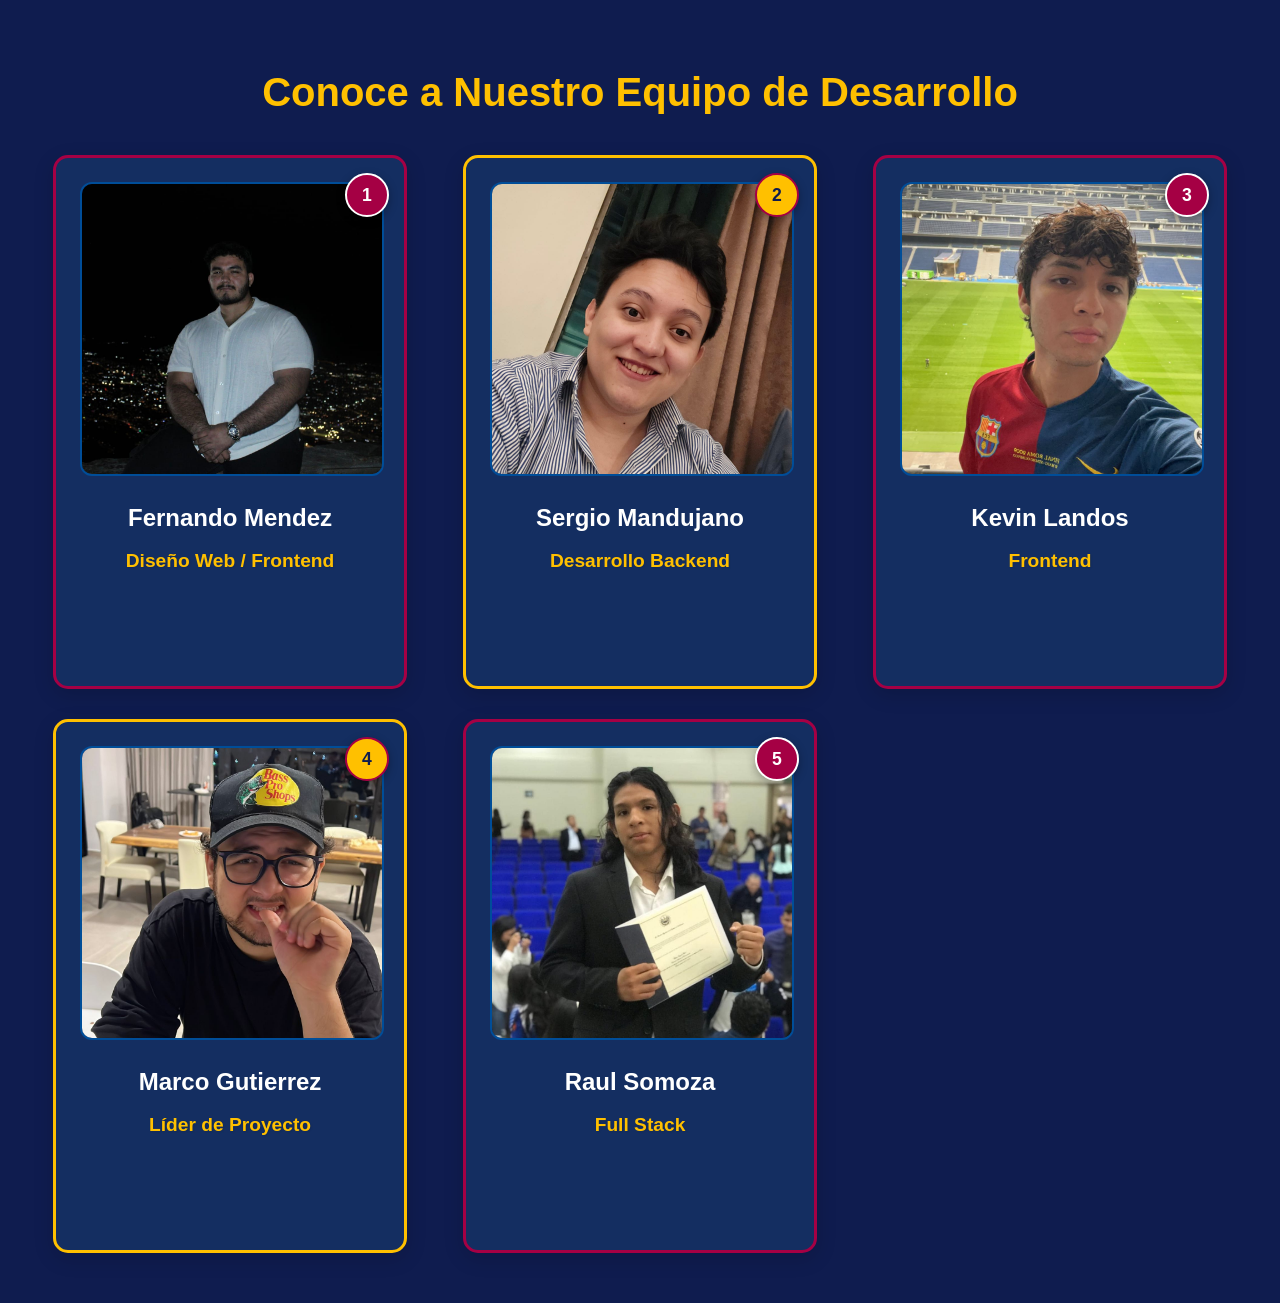
==== acercade.html @ cc1b1827 "Add files via upload" ====
<!DOCTYPE html>
<html lang="es">
<head>
    <meta charset="UTF-8">
    <meta name="viewport" content="width=device-width, initial-scale=1.0">
    <title>Acerca de - Nuestro Equipo de Desarrollo</title>
    <link rel="stylesheet" href="css/estilos_integrantes.css"> 
    <style>
        :root {
            --barca-red: #A50044; /* Rojo/Granate */
            --barca-yellow: #FFC000; /* Amarillo/Dorado */
            --barca-blue: #004D98; /* Azul */
            --barca-dark-blue: #0F1C4F;
            --white: #FFFFFF;
        }
    </style>
</head>
<body>

    <main class="integrantes-seccion">
        
        <h1 class="seccion-titulo">Conoce a Nuestro Equipo de Desarrollo</h1>

        <div class="integrantes-grid">

            <div class="plan" data-color="red">
                <div class="foto-contenedor">
                    <img src="img/integrantes/yo.jpg" alt="Foto de Integrante 1">
                </div>
                <div class="dorsal">1</div>
                
                <h3>Fernando Mendez</h3>
                <p>Diseño Web / Frontend</p>

                <div class="info-extra">
                    <p><strong>Edad:</strong> 20 años</p>
                    <p><strong>Especialidad:</strong> Python, HTML Y CSS</p>
                    <p><strong>Descripción:</strong> Disfruto programar ya que con estas habilidades tengo el poder de resolver problemas de manera creativa y tecnologica, tambien porque me pagan.</p>
                </div>
            </div>

            <div class="plan" data-color="yellow">
                <div class="foto-contenedor">
                    <img src="img/integrantes/chomin.jpg" alt="Foto de Integrante 2">
                </div>
                <div class="dorsal">2</div>

                <h3>Sergio Mandujano</h3>
                <p>Desarrollo Backend</p>

                <div class="info-extra">
                    <p><strong>Edad:</strong> 22 años</p>
                    <p><strong>Especialidad:</strong> Java, HTML y Bases de Datos (SQL)</p>
                    <p><strong>Descripción:</strong> Me gusta programar porque es un espacio donde puedo retarme y aprender constantemente. La verdad, con que me paguen soy feliz.</p>
                </div>
            </div>
            
            <div class="plan" data-color="red">
                <div class="foto-contenedor"><img src="img/integrantes/kevin.jpg" alt="Foto de Integrante 3"></div>
                <div class="dorsal">3</div>
                <h3>Kevin Landos</h3>
                <p>Frontend</p>
                <div class="info-extra">
                    <p><strong>Edad:</strong> 20 años</p>
                    <p><strong>Especialidad:</strong> HTML y CSS</p>
                    <p><strong>Descripción:</strong> Soy tímido y no hablo, pero me gusta programar, gracias.</p>
                </div>
            </div>
            
            <div class="plan" data-color="yellow">
                <div class="foto-contenedor"><img src="img/integrantes/marco.jpg" alt="Foto de Integrante 4"></div>
                <div class="dorsal">4</div>
                <h3>Marco Gutierrez</h3>
                <p>Líder de Proyecto</p>
                <div class="info-extra">
                    <p><strong>Edad:</strong> 22 años</p>
                    <p><strong>Especialidad:</strong> Gestión de Proyectos</p>
                    <p><strong>Descripción:</strong> Me gusta programar porque me permite crear cosas desde cero y a la manera que a mi me gustan. También porque me hace sentir productivo.</p>
                </div>
            </div>

            <div class="plan" data-color="red">
                <div class="foto-contenedor"><img src="img/integrantes/raul.jpg" alt="Foto de Integrante 5"></div>
                <div class="dorsal">5</div>
                <h3>Raul Somoza</h3>
                <p>Full Stack</p>
                <div class="info-extra">
                    <p><strong>Edad:</strong> 22 años</p>
                    <p><strong>Especialidad:</strong> Pruebas y HTML</p>
                    <p><strong>Descripción:</strong> Disfruto programar porque cada ejercicio es un desafío que se puede resolver de varias maneras y cada uno puede elegir su estilo propio para programar.</p>
                </div>
            </div>
            
        </div>
    </main>
</body>
</html>
---- css/estilos_integrantes.css ----
:root {
    /* Variables de color de tu equipo */
    --barca-red: #A50044; /* Rojo/Granate */
    --barca-yellow: #FFC000; /* Amarillo/Dorado */
    --barca-blue: #004D98; /* Azul Medio */
    --barca-dark-blue: #0F1C4F; /* Azul Oscuro (Fondo) */
    --white: #FFFFFF;
}

body {
    background-color: var(--barca-dark-blue);
    color: var(--white);
    font-family: 'Arial', sans-serif; 
    margin: 0;
    padding: 0;
}

/* Contenedor principal de la página */
.integrantes-seccion {
    width: 100%;
    padding: 50px 0;
}

/* Título de la sección */
.seccion-titulo {
    text-align: center;
    padding: 20px 0 40px;
    font-size: 2.5em;
    color: var(--barca-yellow);
    max-width: 1400px;
    margin: 0 auto;
}

/* 1. GRID DE INTEGRANTES */

.integrantes-grid {
    display: grid;
    /* Grid responsive: 3 columnas en escritorio, adaptable */
    grid-template-columns: repeat(auto-fit, minmax(300px, 1fr)); 
    gap: 30px;
    padding: 0 40px;
    max-width: 1400px; /* Ancho máximo para el contenido */
    margin: 0 auto;
    justify-content: center; /* Centra las tarjetas si hay menos de 3 */
}

/* 2. ESTILO DE LA TARJETA (.plan) */

/* Tarjeta base */
.plan {
    background: #142E61;
    border: 3px solid var(--barca-red); /* Borde por defecto: Rojo */
    color: #FFFFFF;
    border-radius: 15px;
    overflow: hidden;
    text-align: center;
    padding: 1.5rem;
    box-shadow: 0 6px 20px rgba(0,0,0,0.15);
    transition: all 0.4s ease;
    cursor: pointer;
    height: 480px; /* Altura inicial fija */
    position: relative;
    width: 100%;
    max-width: 300px;
    justify-self: center;
}

/* Estilos para alternar el color del borde inicial (data-color="yellow" en HTML) */
.plan[data-color="yellow"] {
    border-color: var(--barca-yellow);
}

/* Efecto al pasar el mouse (hover) */
.plan:hover {
    transform: scale(1.08);
    box-shadow: 0 12px 35px rgba(0,0,0,0.45);
    height: 620px; /* Altura expandida para mostrar la info-extra */
    border-color: var(--barca-yellow); /* Cambio de color de borde al hover */
    z-index: 10;
}

/* Mantener el borde del hover si el color inicial era amarillo */
.plan[data-color="yellow"]:hover {
    border-color: var(--barca-red); 
}

/* Estilos de la imagen */
.plan img {
    width: 100%;
    height: 290px;
    object-fit: cover;
    border-radius: 12px;
    margin-bottom: 1rem;
    transition: transform 0.3s ease;
    border: 2px solid var(--barca-blue);
}

.plan:hover img {
    transform: scale(1.05);
}

/* Estilos del número distintivo (.dorsal) */
.dorsal {
    position: absolute;
    top: 15px;
    right: 15px;
    background: var(--barca-red);
    color: white;
    width: 40px;
    height: 40px;
    border-radius: 50%;
    display: flex;
    align-items: center;
    justify-content: center;
    font-weight: bold;
    font-size: 1.1rem;
    border: 2px solid var(--white);
    box-shadow: 0 3px 10px rgba(0, 0, 0, 0.3);
}

/* Dorsal alternativo (cuando la tarjeta es amarilla) */
.plan[data-color="yellow"] .dorsal {
    background: var(--barca-yellow);
    color: var(--barca-dark-blue);
    border: 2px solid var(--barca-red); 
}

/* Estilos del Nombre (h3) */
.plan h3 {
    font-size: 1.5rem;
    margin: 0.5rem 0;
}

/* Estilos del Rol/Puesto (p) */
.plan > p {
    font-size: 1.2rem;
    font-weight: bold;
    color: var(--barca-yellow);
    margin: 1rem 0;
    line-height: 1.4;
    text-shadow: 1px 1px 2px rgba(0, 0, 0, 0.1);
}

/* 3. INFO EXTRA (Contenido Oculto) */

/* Info extra inicialmente oculta */
.info-extra {
    opacity: 0;
    max-height: 0;
    overflow: hidden;
    transition: opacity 0.4s ease, max-height 0.4s ease;
    font-size: 1rem;
    text-align: left;
    margin-top: 1rem;
    padding: 0 0.5rem;
}

/* Mostrar info al hover */
.plan:hover .info-extra {
    opacity: 1;
    max-height: 250px;
}

.info-extra p {
    margin: 0.6rem 0;
    line-height: 1.5;
    padding: 0.3rem 0;
    border-bottom: 1px solid rgba(255,255,255,0.2);
    font-size: 1rem;
}

.info-extra p:last-child {
    border-bottom: none;
}

.info-extra strong {
    color: var(--barca-red);
    font-weight: 700;
}

 /* 4. EFECTO DE BRILLO (Glow) */

/* Efecto de brillo en las tarjetas */
.plan::after {
    content: '';
    position: absolute;
    top: -50%;
    left: -50%;
    width: 200%;
    height: 200%;
    background: linear-gradient( 45deg, transparent, rgba(255, 255, 255, 0.1), transparent );
    transform: rotate(45deg);
    transition: all 0.6s ease;
    opacity: 0;
}

.plan:hover::after {
    opacity: 1;
    transform: rotate(45deg) translate(20%, 20%);
}
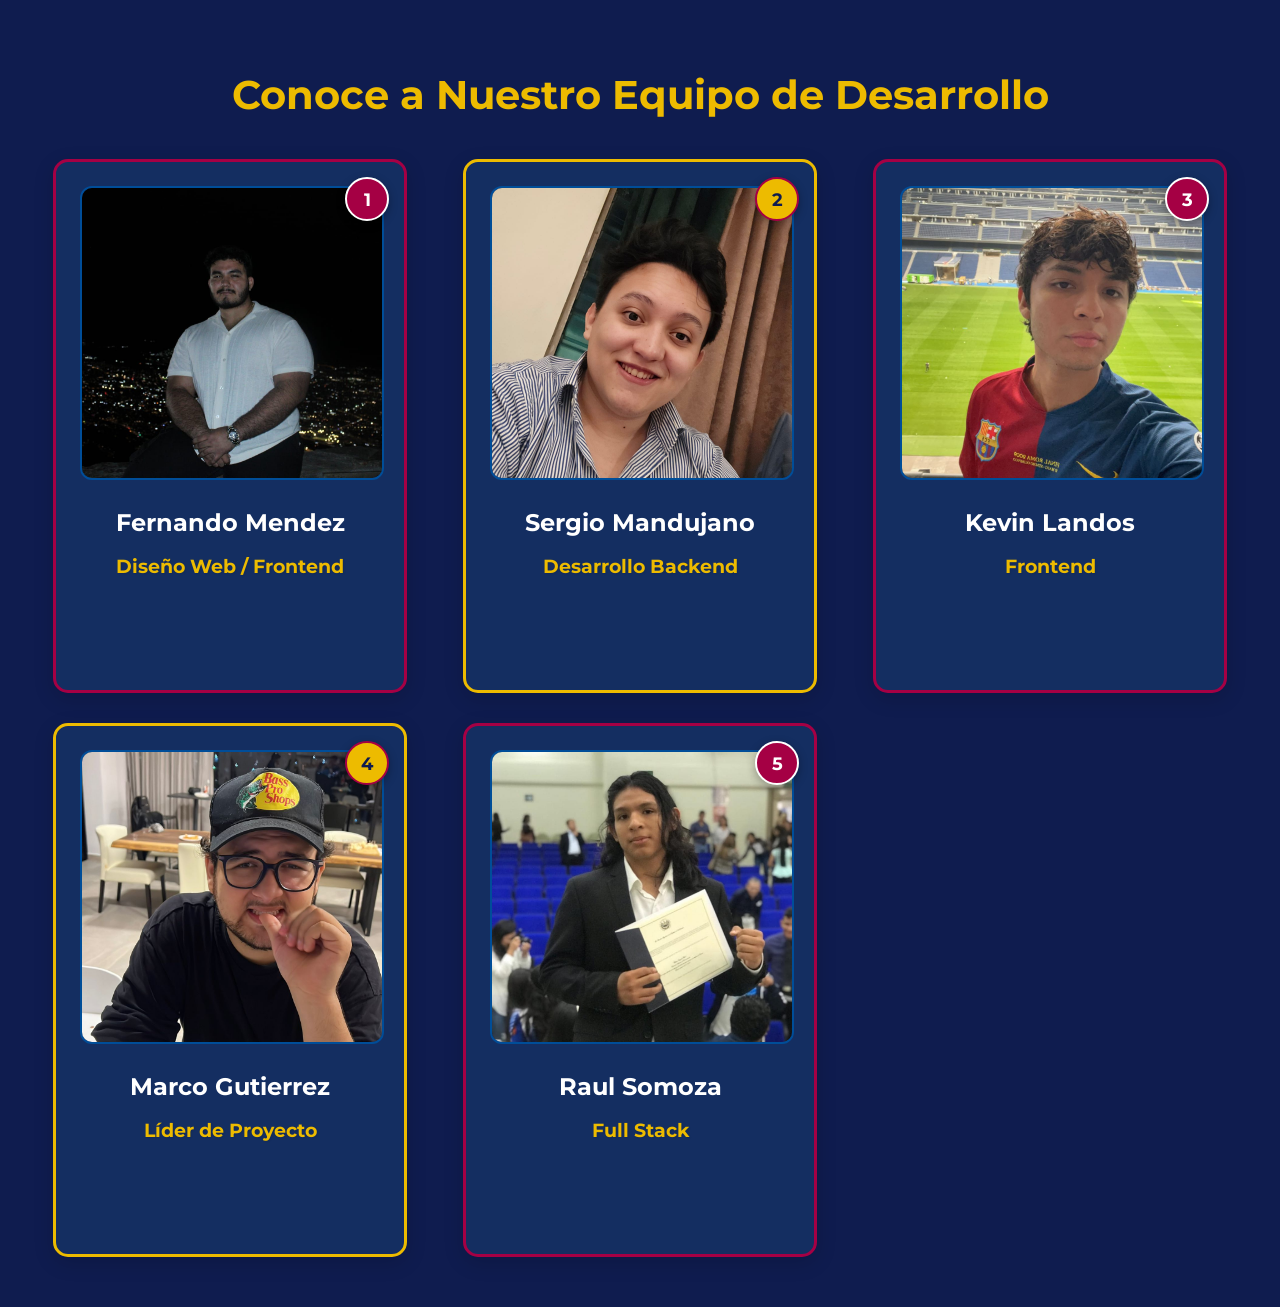
==== commit a4a7502c: "Add files via upload" ====
--- a/acercade.html
+++ b/acercade.html
@@ -4,18 +4,10 @@
     <meta charset="UTF-8">
     <meta name="viewport" content="width=device-width, initial-scale=1.0">
     <title>Acerca de - Nuestro Equipo de Desarrollo</title>
-    <link rel="stylesheet" href="css/estilos_integrantes.css"> 
-    <style>
-        :root {
-            --barca-red: #A50044; /* Rojo/Granate */
-            --barca-yellow: #FFC000; /* Amarillo/Dorado */
-            --barca-blue: #004D98; /* Azul */
-            --barca-dark-blue: #0F1C4F;
-            --white: #FFFFFF;
-        }
-    </style>
+    <link rel="stylesheet" href="css/general.css">
+    <link rel="stylesheet" href="css/mobile.css">
 </head>
-<body>
+<body class="has-bottom-nav">
 
     <main class="integrantes-seccion">
         
@@ -93,5 +85,38 @@
             
         </div>
     </main>
+
+    <nav class="bottom-nav">
+        <a href="index.html" class="bottom-nav-item">
+            <span class="icon">🏠</span>
+            <span>Inicio</span>
+        </a>
+        <a href="noticias.html" class="bottom-nav-item">
+            <span class="icon">📰</span>
+            <span>Noticias</span>
+        </a>
+        <a href="plantilla.html" class="bottom-nav-item">
+            <span class="icon">👥</span>
+            <span>Plantilla</span>
+        </a>
+        <a href="calendario.html" class="bottom-nav-item">
+            <span class="icon">📅</span>
+            <span>Calendario</span>
+        </a>
+        <a href="historia.html" class="bottom-nav-item">
+            <span class="icon">📜</span>
+            <span>Historia</span>
+        </a>
+    </nav>
+
+    <script>
+    // Marcar página activa en bottom nav
+    document.querySelectorAll('.bottom-nav-item').forEach(item => {
+        if (item.href === window.location.href) {
+            item.classList.add('active');
+        }
+    });
+    </script>
+    
 </body>
 </html>
--- a/css/general.css
+++ b/css/general.css
@@ -0,0 +1,1418 @@
+/* ========== FUENTES MODERNAS (Google Fonts) ========== */
+@import url('https://fonts.googleapis.com/css2?family=Montserrat:wght@400;500;600;700;800;900&display=swap');
+
+/* Paleta oficial Barça */
+:root {
+    /* Colores principales */
+    --barca-blue: #004D98;
+    --barca-red: #A50044;
+    --barca-yellow: #EDBB00;
+    --barca-dark-blue: #002D62;
+    --barca-light-blue: #0066CC;
+    --white: #FFFFFF;
+    --light-gray: #F5F5F5;
+    --dark-gray: #333333;
+    
+    /* Colores adicionales */
+    --azul-oscuro: #0F1C4F;
+    --azul-medio: #142E61;
+    --borde-amarillo: #FFC000;
+}
+
+/* ========== ESTILOS GENERALES ========== */
+
+body {
+    margin: 0;
+    padding: 0;
+    background-color: var(--azul-oscuro);
+    color: var(--white);
+    font-family: 'Montserrat', 'Arial', sans-serif;
+    scroll-behavior: smooth;
+}
+
+.container {
+    max-width: 1100px;
+    margin: 0 auto;
+    padding: 16px;
+}
+
+.title {
+    font-size: clamp(1.4rem, 3vw, 2rem);
+    margin: 8px 0 12px 0;
+}
+
+/* ========== HEADER Y LOGO ========== */
+
+#superior {
+    background: 
+        linear-gradient(135deg, rgba(165, 0, 68, 0.1) 0%, transparent 50%, rgba(0, 77, 152, 0.1) 100%),
+        linear-gradient(180deg, #001B3D 0%, #002D62 50%, #004D98 100%);
+    box-shadow: 
+        0 4px 20px rgba(0, 0, 0, 0.3),
+        inset 0 -2px 0 rgba(237, 187, 0, 0.3);
+    position: relative;
+    overflow: hidden;
+}
+
+#superior::before {
+    content: '';
+    position: absolute;
+    top: 0;
+    left: -50%;
+    width: 200%;
+    height: 100%;
+    background: linear-gradient(90deg, transparent, rgba(237, 187, 0, 0.05), transparent);
+    animation: shimmer 8s infinite;
+}
+
+#superior::after {
+    content: '';
+    position: absolute;
+    top: 0;
+    left: 0;
+    right: 0;
+    height: 4px;
+    background: linear-gradient(90deg, 
+        var(--barca-red) 0%, 
+        var(--barca-yellow) 25%, 
+        var(--barca-blue) 50%, 
+        var(--barca-yellow) 75%, 
+        var(--barca-red) 100%);
+    opacity: 0.8;
+}
+
+@keyframes shimmer {
+    0% { transform: translateX(-100%); }
+    100% { transform: translateX(100%); }
+}
+
+#encabezado {
+    max-width: 1400px;
+    margin: 0 auto;
+    padding: 0 2rem;
+    position: relative;
+    z-index: 1;
+}
+
+#logo {
+    text-align: center;
+    padding: 3rem 0 2rem 0;
+    background: transparent;
+    margin-bottom: 0;
+    border-bottom: none;
+    position: relative;
+}
+
+#logo::before {
+    content: '⚽';
+    position: absolute;
+    left: 10%;
+    top: 50%;
+    transform: translateY(-50%);
+    font-size: 2rem;
+    opacity: 0.2;
+    animation: float 3s ease-in-out infinite;
+}
+
+#logo::after {
+    content: '⚽';
+    position: absolute;
+    right: 10%;
+    top: 50%;
+    transform: translateY(-50%);
+    font-size: 2rem;
+    opacity: 0.2;
+    animation: float 3s ease-in-out infinite reverse;
+}
+
+@keyframes float {
+    0%, 100% { transform: translateY(-50%) rotate(0deg); }
+    50% { transform: translateY(-60%) rotate(10deg); }
+}
+
+#logo h1 {
+    color: var(--white);
+    font-size: 3.5rem;
+    font-weight: 900;
+    margin: 0;
+    letter-spacing: 8px;
+    text-transform: uppercase;
+    position: relative;
+    display: inline-block;
+    text-shadow: 
+        0 0 30px rgba(237, 187, 0, 0.5),
+        0 4px 8px rgba(0, 0, 0, 0.6),
+        0 0 60px rgba(237, 187, 0, 0.2);
+    animation: titleGlow 4s ease-in-out infinite;
+}
+
+@keyframes titleGlow {
+    0%, 100% { 
+        text-shadow: 
+            0 0 30px rgba(237, 187, 0, 0.5),
+            0 4px 8px rgba(0, 0, 0, 0.6),
+            0 0 60px rgba(237, 187, 0, 0.2);
+    }
+    50% { 
+        text-shadow: 
+            0 0 40px rgba(237, 187, 0, 0.7),
+            0 4px 8px rgba(0, 0, 0, 0.6),
+            0 0 80px rgba(237, 187, 0, 0.3);
+    }
+}
+
+#logo h1::before {
+    content: 'FC BARCELONA';
+    position: absolute;
+    left: 0;
+    top: 0;
+    background: linear-gradient(135deg, 
+        var(--barca-yellow) 0%, 
+        #FFD700 30%,
+        #FFF 50%, 
+        #FFD700 70%,
+        var(--barca-yellow) 100%);
+    background-size: 200% auto;
+    -webkit-background-clip: text;
+    -webkit-text-fill-color: transparent;
+    background-clip: text;
+    z-index: 2;
+    animation: gradientShift 3s linear infinite;
+}
+
+@keyframes gradientShift {
+    0% { background-position: 0% center; }
+    100% { background-position: 200% center; }
+}
+
+#logo h1::after {
+    content: '';
+    position: absolute;
+    bottom: -15px;
+    left: 50%;
+    transform: translateX(-50%);
+    width: 250px;
+    height: 3px;
+    background: linear-gradient(90deg, 
+        transparent 0%, 
+        var(--barca-red) 20%, 
+        var(--barca-yellow) 50%, 
+        var(--barca-red) 80%, 
+        transparent 100%);
+    box-shadow: 
+        0 0 20px rgba(237, 187, 0, 0.8),
+        0 2px 10px rgba(165, 0, 68, 0.5);
+    animation: lineGlow 2s ease-in-out infinite;
+}
+
+@keyframes lineGlow {
+    0%, 100% { 
+        box-shadow: 
+            0 0 20px rgba(237, 187, 0, 0.8),
+            0 2px 10px rgba(165, 0, 68, 0.5);
+    }
+    50% { 
+        box-shadow: 
+            0 0 30px rgba(237, 187, 0, 1),
+            0 2px 15px rgba(165, 0, 68, 0.7);
+    }
+}
+
+/* ========== NAVEGACIÓN ========== */
+
+nav {
+    background: linear-gradient(180deg, rgba(0, 45, 98, 0.95) 0%, rgba(15, 28, 79, 1) 100%);
+    padding: 0;
+    margin: 0;
+    box-shadow: 
+        0 4px 20px rgba(0, 0, 0, 0.5),
+        inset 0 1px 0 rgba(255, 255, 255, 0.05);
+    position: relative;
+    z-index: 100;
+}
+
+nav::before {
+    content: '';
+    position: absolute;
+    top: 0;
+    left: 0;
+    right: 0;
+    height: 3px;
+    background: linear-gradient(90deg, 
+        transparent, 
+        var(--barca-red) 15%, 
+        var(--barca-yellow) 50%, 
+        var(--barca-red) 85%, 
+        transparent);
+    opacity: 0.9;
+}
+
+nav ul {
+    list-style: none;
+    margin: 0;
+    padding: 0;
+    display: flex;
+    justify-content: center;
+    align-items: center;
+    gap: 0;
+}
+
+/* Navegación estilo calendario (centrada con gap) */
+nav ul.nav-calendario {
+    gap: 15px;
+    margin: 10px 0 20px 0;
+}
+
+nav li {
+    margin: 0;
+    flex: 1;
+    text-align: center;
+    position: relative;
+    transition: all 0.3s ease;
+}
+
+nav li::before {
+    content: '';
+    position: absolute;
+    bottom: 0;
+    left: 0;
+    width: 100%;
+    height: 0;
+    background: linear-gradient(180deg, 
+        transparent, 
+        rgba(237, 187, 0, 0.12));
+    transition: height 0.3s ease;
+    z-index: 0;
+}
+
+nav li:hover::before {
+    height: 100%;
+}
+
+nav li:not(:last-child)::after {
+    content: '';
+    position: absolute;
+    right: 0;
+    top: 25%;
+    height: 50%;
+    width: 1px;
+    background: linear-gradient(to bottom, 
+        transparent, 
+        rgba(237, 187, 0, 0.2), 
+        transparent);
+}
+
+nav a {
+    display: block;
+    color: var(--white);
+    text-decoration: none;
+    padding: 1.5rem 2rem;
+    font-weight: 700;
+    font-size: 1.05rem;
+    transition: all 0.3s ease;
+    position: relative;
+    text-transform: uppercase;
+    letter-spacing: 2px;
+    z-index: 2;
+}
+
+nav a::before {
+    content: '';
+    position: absolute;
+    bottom: 0;
+    left: 50%;
+    width: 0;
+    height: 4px;
+    background: linear-gradient(90deg, 
+        var(--barca-red), 
+        var(--barca-yellow),
+        var(--barca-red));
+    transition: width 0.4s cubic-bezier(0.4, 0, 0.2, 1);
+    transform: translateX(-50%);
+}
+
+nav a:hover::before {
+    width: 85%;
+}
+
+nav a:hover {
+    color: var(--barca-yellow);
+    transform: translateY(-2px);
+}
+
+/* Estilos específicos para cada enlace - Eliminados */
+#inicio:hover,
+#noticias:hover,
+#plantilla:hover,
+#calendario:hover,
+#historia:hover {
+    background: transparent;
+}
+
+nav a:active {
+    background: rgba(237, 187, 0, 0.1);
+    color: var(--barca-yellow);
+    transform: translateY(0);
+}
+
+/* ========== IMAGEN Y DESCRIPCIÓN ========== */
+
+#imgDesc {
+    background: linear-gradient(135deg, #142E61 0%, #0B1D51 100%);
+    padding: 3rem;
+    margin-top: 0;
+    border-radius: 0 0 25px 25px;
+    box-shadow: 0 10px 30px rgba(0, 0, 0, 0.1);
+    text-align: center;
+}
+
+/* Variante para calendario */
+#imgDesc.calendario-style {
+    display: block;
+    padding: 0;
+    margin-bottom: 20px;
+}
+
+#imgDesc img {
+    width: 100%;
+    max-width: 900px;
+    height: auto;
+    border-radius: 20px;
+    box-shadow: 0 12px 35px rgba(0, 0, 0, 0.3);
+    border: 4px solid var(--barca-blue);
+    transition: all 0.4s ease;
+}
+
+/* Variante imagen calendario */
+#imgDesc.calendario-style img {
+    width: 90%;
+    max-width: 1000px;
+    height: 360px;
+    display: block;
+    margin: 0 auto;
+    border-radius: 10px;
+    border: 5px solid #002D62;
+}
+
+/* Variante imagen noticias */
+#imgDesc.noticias-style img {
+    height: 600px;
+}
+
+#imgDesc img:hover {
+    transform: scale(1.03);
+    box-shadow: 0 15px 40px rgba(0, 0, 0, 0.4);
+}
+
+#description {
+    margin-top: 2rem;
+    padding: 2rem;
+    background: linear-gradient(135deg, #142E61 0%, #0B1D51 100%);
+    border-radius: 15px;
+    color: var(--white);
+    box-shadow: 0 8px 25px rgba(0, 0, 0, 0.3);
+    border: 2px solid var(--barca-yellow);
+}
+
+/* Variante descripción calendario */
+#description.calendario-style {
+    background: var(--azul-medio);
+    padding: 20px 30px;
+    margin: 0 auto;
+    width: 90%;
+    max-width: 1000px;
+    margin-top: -50px;
+    position: relative;
+    z-index: 2;
+    border: 3px solid var(--borde-amarillo);
+    text-align: left;
+}
+
+#description p {
+    font-size: 1.3rem;
+    line-height: 1.7;
+    margin: 0;
+    text-shadow: 1px 1px 3px rgba(0, 0, 0, 0.4);
+    font-weight: 600;
+}
+
+/* Variante párrafo calendario */
+#description.calendario-style p {
+    font-size: 1.1rem;
+    line-height: 1.6;
+    font-weight: 500;
+}
+
+#description strong {
+    font-weight: 900;
+    margin-right: 5px;
+}
+
+/* ========== CONTENIDO PRINCIPAL ========== */
+
+#contenido {
+    padding: 3rem;
+    background-color: var(--barca-blue);
+    min-height: 80vh;
+}
+
+/* ========== PANELES ========== */
+
+.panel {
+    background: #ffffff;
+    border-radius: 14px;
+    padding: 16px;
+    margin: 16px 0;
+    box-shadow: 0 8px 20px rgba(0,0,0,.08);
+}
+
+/* ========== IMÁGENES ========== */
+
+.img-wrap {
+    text-align: center;
+}
+
+.img-wrap img {
+    max-width: 100%;
+    height: auto;
+    display: inline-block;
+    margin: 0 auto;
+    border-radius: 10px;
+    box-shadow: 0 6px 18px rgba(0,0,0,.15);
+}
+
+.img-wrap-margin {
+    margin-bottom: 14px;
+}
+
+/* ========== TÍTULOS Y SUBTÍTULOS ========== */
+
+.categoria-titulo {
+    text-align: center;
+    color: var(--light-gray);
+    text-shadow: 2px 2px 6px rgba(0,0,0,0.6);
+    font-size: 2.5rem;
+    margin: 3rem 0 2rem 0;
+    padding-bottom: 1rem;
+    border-bottom: 4px solid var(--barca-yellow);
+    font-weight: bold;
+    width: 100%;
+    grid-column: 1 / -1;
+    justify-self: center;
+}
+
+.seccion-titulo {
+    text-align: center;
+    padding: 20px 0 40px;
+    font-size: 2.5em;
+    color: var(--barca-yellow);
+    max-width: 1400px;
+    margin: 0 auto;
+}
+
+.subtitle {
+    font-size: clamp(1.1rem, 2.5vw, 1.4rem);
+    margin: 0 0 10px 0;
+}
+
+.subtitle-main {
+    display: block !important;
+    color: #0f172a;
+    font-weight: 700;
+    font-size: clamp(1.1rem, 2.5vw, 1.4rem);
+    margin: 0 0 8px 0;
+}
+
+.subtitle-secondary {
+    display: block !important;
+    color: #0f172a;
+    font-weight: 700;
+    font-size: clamp(1rem, 2.2vw, 1.2rem);
+    margin: 16px 0 10px 0;
+}
+
+.paragraph-info {
+    display: block !important;
+    color: #1f2937;
+    margin: 4px 0 10px 0;
+}
+
+/* ========== GALERÍA Y GRID ========== */
+
+#galeria {
+    display: grid;
+    grid-template-columns: repeat(auto-fit, minmax(320px, 1fr));
+    gap: 2rem;
+    margin-top: 2rem;
+    justify-items: center;
+    align-items: start;
+}
+
+#galeria > .categoria-titulo {
+    grid-column: 1 / -1;
+    text-align: center;
+    margin: 4rem 0 2rem 0;
+}
+
+#galeria > .categoria-titulo:first-child {
+    margin-top: 2rem;
+}
+
+#galeria > .plan {
+    margin: 0 auto;
+}
+
+/* Grid de integrantes */
+.integrantes-seccion {
+    width: 100%;
+    padding: 50px 0;
+}
+
+.integrantes-grid {
+    display: grid;
+    grid-template-columns: repeat(auto-fit, minmax(300px, 1fr));
+    gap: 30px;
+    padding: 0 40px;
+    max-width: 1400px;
+    margin: 0 auto;
+    justify-content: center;
+}
+
+/* ========== TARJETAS (PLAN) ========== */
+
+.plan {
+    background: #142E61;
+    border: 3px solid var(--barca-red);
+    color: #FFFFFF;
+    border-radius: 15px;
+    overflow: hidden;
+    text-align: center;
+    padding: 1.5rem;
+    box-shadow: 0 6px 20px rgba(0,0,0,0.15);
+    transition: all 0.4s ease;
+    cursor: pointer;
+    height: 480px;
+    position: relative;
+    width: 100%;
+    max-width: 300px;
+    justify-self: center;
+}
+
+/* Tarjeta con borde amarillo */
+.plan[data-color="yellow"] {
+    border-color: var(--barca-yellow);
+}
+
+.plan:hover {
+    transform: scale(1.08);
+    box-shadow: 0 12px 35px rgba(0,0,0,0.45);
+    height: 620px;
+    border-color: var(--barca-yellow);
+    z-index: 10;
+}
+
+/* Mantener borde rojo si inicialmente era amarillo */
+.plan[data-color="yellow"]:hover {
+    border-color: var(--barca-red);
+}
+
+.plan img {
+    width: 100%;
+    height: 290px;
+    object-fit: cover;
+    border-radius: 12px;
+    margin-bottom: 1rem;
+    transition: transform 0.3s ease;
+    border: 2px solid var(--barca-blue);
+}
+
+.plan:hover img {
+    transform: scale(1.05);
+}
+
+.plan h3 {
+    font-size: 1.5rem;
+    margin: 0.5rem 0;
+}
+
+.plan > p {
+    font-size: 1.2rem;
+    font-weight: bold;
+    color: var(--barca-yellow);
+    margin: 1rem 0;
+    line-height: 1.4;
+    text-shadow: 1px 1px 2px rgba(0, 0, 0, 0.1);
+}
+
+/* ========== DORSAL ========== */
+
+.dorsal {
+    position: absolute;
+    top: 15px;
+    right: 15px;
+    background: var(--barca-red);
+    color: white;
+    width: 40px;
+    height: 40px;
+    border-radius: 50%;
+    display: flex;
+    align-items: center;
+    justify-content: center;
+    font-weight: bold;
+    font-size: 1.1rem;
+    border: 2px solid var(--white);
+    box-shadow: 0 3px 10px rgba(0, 0, 0, 0.3);
+}
+
+/* Dorsal alternativo (amarillo) */
+.plan[data-color="yellow"] .dorsal {
+    background: var(--barca-yellow);
+    color: var(--azul-oscuro);
+    border: 2px solid var(--barca-red);
+}
+
+/* ========== INFO EXTRA ========== */
+
+.info-extra {
+    opacity: 0;
+    max-height: 0;
+    overflow: hidden;
+    transition: opacity 0.4s ease, max-height 0.4s ease;
+    font-size: 1rem;
+    text-align: left;
+    margin-top: 1rem;
+    padding: 0 0.5rem;
+}
+
+.plan:hover .info-extra {
+    opacity: 1;
+    max-height: 250px;
+}
+
+.info-extra p {
+    margin: 0.6rem 0;
+    line-height: 1.5;
+    padding: 0.3rem 0;
+    border-bottom: 1px solid rgba(255,255,255,0.2);
+    font-size: 1rem;
+}
+
+.info-extra p:last-child {
+    border-bottom: none;
+}
+
+.info-extra strong {
+    color: var(--barca-red);
+    font-weight: 700;
+}
+
+/* ========== EFECTO DE BRILLO ========== */
+
+.plan::after {
+    content: '';
+    position: absolute;
+    top: -50%;
+    left: -50%;
+    width: 200%;
+    height: 200%;
+    background: linear-gradient(45deg, transparent, rgba(255, 255, 255, 0.1), transparent);
+    transform: rotate(45deg);
+    transition: all 0.6s ease;
+    opacity: 0;
+}
+
+.plan:hover::after {
+    opacity: 1;
+    transform: rotate(45deg) translate(20%, 20%);
+}
+
+/* ========== SECCIONES DE HISTORIA ========== */
+
+.hist-section {
+    width: 100%;
+    max-width: 1000px;
+    height: auto !important;
+    padding: 2rem;
+    border-radius: 12px;
+    transition: none;
+}
+
+.hist-section .info-extra {
+    display: block;
+    max-height: none;
+    opacity: 1;
+}
+
+.hist-section:hover {
+    transform: none;
+    box-shadow: 0 8px 20px rgba(0,0,0,0.18);
+}
+
+.hist-section + .hist-section {
+    margin-top: 1.25rem;
+}
+
+/* Grid de historia */
+.hist-grid {
+    display: block !important;
+    grid-column: 1 / -1 !important;
+    width: 100%;
+    box-sizing: border-box;
+}
+
+.hist-grid .hist-section {
+    width: 100% !important;
+    max-width: none !important;
+    box-sizing: border-box !important;
+    margin: 1rem auto !important;
+}
+
+.hist-image-space {
+    max-width: 1200px;
+    margin: 2rem auto;
+    padding: 1rem;
+    text-align: center;
+    border: 2px dashed rgba(255,255,255,0.08);
+    border-radius: 8px;
+}
+
+.hist-block-image {
+    width: 100%;
+    height: 220px;
+    background: rgba(255,255,255,0.03);
+    border: 2px dashed rgba(255,255,255,0.05);
+    display: flex;
+    align-items: center;
+    justify-content: center;
+    color: var(--light-gray);
+    margin-bottom: 1rem;
+    border-radius: 8px;
+}
+
+.hist-block-image img {
+    width: 100%;
+    height: 100%;
+    object-fit: cover;
+    border-radius: 6px;
+}
+
+/* ========== FOOTER ========== */
+
+footer {
+    background: linear-gradient(135deg, var(--barca-blue) 0%, var(--barca-dark-blue) 100%);
+    color: var(--white);
+    text-align: center;
+    padding: 2rem;
+    margin-top: 3rem;
+    border-top: 4px solid var(--barca-yellow);
+}
+
+/* Variante footer calendario */
+footer.calendario-style {
+    background: #004D98;
+    padding: 20px 0;
+    margin-top: 40px;
+    font-size: 1.1rem;
+}
+
+.footer-line {
+    height: 5px;
+    background-color: var(--borde-amarillo);
+    width: 100%;
+    margin-bottom: 20px;
+}
+
+footer p {
+    margin: 0;
+    font-size: 1.1rem;
+    font-weight: 600;
+}
+
+/* Variante párrafo calendario */
+footer.calendario-style p {
+    font-weight: 500;
+}
+
+.footer-link {
+    color: white;
+    text-decoration: none;
+    font-size: 16px;
+    padding: 8px 16px;
+    border: 1px solid white;
+    border-radius: 4px;
+    transition: all 0.3s ease;
+}
+
+.footer-link:hover {
+    background-color: #EDBB00;
+    border-color: #EDBB00;
+    color: #004D98;
+}
+
+/* ========== RESPONSIVE (MEDIA QUERIES) ========== */
+
+/* ===== TABLET (768px - 1024px) ===== */
+@media (max-width: 1024px) {
+    /* Contenedores principales */
+    .container {
+        padding: 12px;
+    }
+    
+    #encabezado {
+        padding: 0 1rem;
+    }
+    
+    #contenido {
+        padding: 2rem 1.5rem;
+    }
+    
+    /* Logo y título */
+    #logo h1 {
+        font-size: 2.5rem;
+        letter-spacing: 1px;
+    }
+    
+    /* Navegación tablet */
+    nav a {
+        padding: 1.2rem 1.5rem;
+        font-size: 1.1rem;
+    }
+    
+    /* Imágenes y descripción */
+    #imgDesc {
+        padding: 2rem;
+    }
+    
+    #imgDesc img {
+        max-width: 100%;
+    }
+    
+    #imgDesc.calendario-style img {
+        width: 95%;
+        height: 300px;
+    }
+    
+    #description {
+        padding: 1.5rem;
+    }
+    
+    #description.calendario-style {
+        width: 95%;
+        padding: 18px 25px;
+    }
+    
+    #description p {
+        font-size: 1.2rem;
+    }
+    
+    /* Galería responsive */
+    #galeria {
+        grid-template-columns: repeat(auto-fit, minmax(280px, 1fr));
+        gap: 1.5rem;
+    }
+    
+    .integrantes-grid {
+        grid-template-columns: repeat(auto-fit, minmax(280px, 1fr));
+        gap: 25px;
+        padding: 0 20px;
+    }
+    
+    /* Títulos */
+    .categoria-titulo {
+        font-size: 2rem;
+        margin: 2rem 0 1.5rem 0;
+    }
+    
+    .seccion-titulo {
+        font-size: 2rem;
+        padding: 15px 0 30px;
+    }
+    
+    /* Tarjetas */
+    .plan {
+        max-width: 280px;
+    }
+    
+    /* Historia grid tablet */
+    .hist-grid .hist-section {
+        width: 95% !important;
+        padding: 1.5rem !important;
+    }
+}
+
+/* ===== MOBILE LANDSCAPE (481px - 767px) ===== */
+@media (max-width: 767px) {
+    /* Logo responsive */
+    #logo {
+        padding: 2rem 0 1.5rem 0;
+    }
+    
+    #logo h1 {
+        font-size: 2rem;
+        letter-spacing: 3px;
+    }
+    
+    #logo h1::after {
+        width: 150px;
+        height: 2px;
+        bottom: -10px;
+    }
+    
+    /* Navegación mobile */
+    nav {
+        background: linear-gradient(180deg, rgba(0, 45, 98, 0.95) 0%, rgba(15, 28, 79, 0.98) 100%);
+    }
+    
+    nav ul {
+        flex-direction: column;
+    }
+    
+    nav li {
+        width: 100%;
+        flex: none;
+        border-bottom: 1px solid rgba(255, 255, 255, 0.08);
+    }
+    
+    nav li::after {
+        display: none;
+    }
+    
+    nav a {
+        padding: 1.2rem;
+        font-size: 1rem;
+        letter-spacing: 1.5px;
+    }
+    
+    nav a::before {
+        height: 3px;
+        width: 0;
+        left: 0;
+        transform: none;
+    }
+    
+    nav a:hover::before {
+        width: 100%;
+    }
+    
+    nav a:hover {
+        transform: translateY(0);
+    }
+    
+    /* Imágenes y descripción mobile */
+    #imgDesc {
+        padding: 1.5rem;
+        border-radius: 0;
+    }
+    
+    #imgDesc img {
+        border-radius: 12px;
+    }
+    
+    #imgDesc.calendario-style {
+        padding: 0;
+        margin-bottom: 15px;
+    }
+    
+    #imgDesc.calendario-style img {
+        width: 100%;
+        height: 250px;
+        border-radius: 8px;
+        border-width: 3px;
+    }
+    
+    #imgDesc.noticias-style img {
+        height: 300px;
+    }
+    
+    #description {
+        padding: 1.2rem;
+        margin-top: 1rem;
+        border-radius: 12px;
+    }
+    
+    #description.calendario-style {
+        width: 100%;
+        padding: 15px 20px;
+        margin-top: -30px;
+        border-width: 2px;
+    }
+    
+    #description p {
+        font-size: 1.1rem;
+        line-height: 1.6;
+    }
+    
+    #description.calendario-style p {
+        font-size: 1rem;
+    }
+    
+    /* Contenido principal */
+    #contenido {
+        padding: 1.5rem 1rem;
+    }
+    
+    /* Galería mobile */
+    #galeria {
+        grid-template-columns: 1fr;
+        gap: 1.5rem;
+        padding: 0;
+    }
+    
+    .integrantes-grid {
+        grid-template-columns: 1fr;
+        gap: 20px;
+        padding: 0 15px;
+    }
+    
+    /* Títulos mobile */
+    .title {
+        font-size: 1.3rem;
+    }
+    
+    .categoria-titulo {
+        font-size: 1.8rem;
+        margin: 2rem 0 1rem 0;
+        padding-bottom: 0.8rem;
+    }
+    
+    .seccion-titulo {
+        font-size: 1.8rem;
+        padding: 15px 0 25px;
+    }
+    
+    /* Tarjetas mobile */
+    .plan {
+        max-width: 100%;
+        width: 100%;
+        height: 420px;
+        padding: 1.2rem;
+    }
+    
+    .plan:hover {
+        height: 580px;
+    }
+    
+    .plan img {
+        height: 240px;
+    }
+    
+    .plan h3 {
+        font-size: 1.3rem;
+    }
+    
+    .plan > p {
+        font-size: 1.1rem;
+    }
+    
+    .dorsal {
+        width: 35px;
+        height: 35px;
+        font-size: 1rem;
+        top: 12px;
+        right: 12px;
+    }
+    
+    /* Info extra mobile */
+    .info-extra {
+        font-size: 0.95rem;
+    }
+    
+    .plan:hover .info-extra {
+        max-height: 220px;
+    }
+    
+    /* Paneles mobile */
+    .panel {
+        padding: 12px;
+        margin: 12px 0;
+        border-radius: 10px;
+    }
+    
+    /* Historia mobile */
+    .hist-grid {
+        display: block !important;
+    }
+    
+    .hist-grid .hist-section {
+        width: 100% !important;
+        max-width: none !important;
+        padding: 1.2rem !important;
+        margin: 0.8rem auto !important;
+    }
+    
+    .hist-section {
+        padding: 1.2rem !important;
+    }
+    
+    .hist-block-image {
+        height: 180px;
+    }
+    
+    .hist-left,
+    .hist-center,
+    .hist-right {
+        grid-column: 1;
+    }
+    
+    /* Footer mobile */
+    footer {
+        padding: 1.5rem 1rem;
+        margin-top: 2rem;
+        border-top-width: 3px;
+    }
+    
+    footer.calendario-style {
+        padding: 15px 0;
+        margin-top: 30px;
+    }
+    
+    footer p {
+        font-size: 1rem;
+    }
+    
+    .footer-link {
+        font-size: 14px;
+        padding: 6px 12px;
+    }
+}
+
+/* ===== MOBILE PORTRAIT (320px - 480px) ===== */
+@media (max-width: 480px) {
+    /* Ajustes extra para pantallas muy pequeñas */
+    body {
+        font-size: 14px;
+    }
+    
+    .container {
+        padding: 8px;
+    }
+    
+    #logo {
+        padding: 1.5rem 0 1.2rem 0;
+    }
+    
+    #logo h1 {
+        font-size: 1.5rem;
+        letter-spacing: 2px;
+    }
+    
+    #logo h1::after {
+        width: 120px;
+        height: 2px;
+        bottom: -8px;
+    }
+    
+    nav a {
+        padding: 1rem;
+        font-size: 0.9rem;
+        letter-spacing: 1.2px;
+    }
+    
+    #imgDesc {
+        padding: 1rem;
+    }
+    
+    #imgDesc.calendario-style img {
+        height: 200px;
+    }
+    
+    #imgDesc.noticias-style img {
+        height: 250px;
+    }
+    
+    #description {
+        padding: 1rem;
+    }
+    
+    #description.calendario-style {
+        padding: 12px 15px;
+        margin-top: -25px;
+    }
+    
+    #description p {
+        font-size: 1rem;
+    }
+    
+    #description.calendario-style p {
+        font-size: 0.95rem;
+    }
+    
+    #contenido {
+        padding: 1rem 0.5rem;
+    }
+    
+    .categoria-titulo {
+        font-size: 1.5rem;
+        margin: 1.5rem 0 1rem 0;
+    }
+    
+    .seccion-titulo {
+        font-size: 1.5rem;
+        padding: 10px 0 20px;
+    }
+    
+    .plan {
+        height: 400px;
+        padding: 1rem;
+    }
+    
+    .plan:hover {
+        height: 550px;
+        transform: scale(1.02);
+    }
+    
+    .plan img {
+        height: 220px;
+    }
+    
+    .plan h3 {
+        font-size: 1.2rem;
+        margin: 0.4rem 0;
+    }
+    
+    .plan > p {
+        font-size: 1rem;
+        margin: 0.8rem 0;
+    }
+    
+    .dorsal {
+        width: 32px;
+        height: 32px;
+        font-size: 0.9rem;
+        top: 10px;
+        right: 10px;
+    }
+    
+    .info-extra {
+        font-size: 0.9rem;
+        padding: 0 0.3rem;
+    }
+    
+    .info-extra p {
+        margin: 0.5rem 0;
+        padding: 0.2rem 0;
+    }
+    
+    .plan:hover .info-extra {
+        max-height: 200px;
+    }
+    
+    .hist-grid .hist-section {
+        padding: 1rem !important;
+    }
+    
+    .hist-block-image {
+        height: 150px;
+    }
+    
+    footer {
+        padding: 1.2rem 0.8rem;
+    }
+    
+    footer p {
+        font-size: 0.9rem;
+    }
+    
+    .footer-link {
+        font-size: 13px;
+        padding: 5px 10px;
+    }
+}
+
+/* ===== DESKTOP LARGE (1440px+) ===== */
+@media (min-width: 1440px) {
+    .container {
+        max-width: 1300px;
+    }
+    
+    #encabezado {
+        max-width: 1600px;
+    }
+    
+    #logo h1 {
+        font-size: 4rem;
+        letter-spacing: 10px;
+    }
+    
+    #logo h1::after {
+        width: 250px;
+        height: 4px;
+    }
+    
+    nav a {
+        padding: 1.6rem 2.5rem;
+        font-size: 1.1rem;
+    }
+    
+    #imgDesc img {
+        max-width: 1100px;
+    }
+    
+    #imgDesc.calendario-style img {
+        max-width: 1200px;
+    }
+    
+    #description {
+        max-width: 1100px;
+        margin-left: auto;
+        margin-right: auto;
+    }
+    
+    #description.calendario-style {
+        max-width: 1200px;
+    }
+    
+    #galeria {
+        max-width: 1400px;
+        margin-left: auto;
+        margin-right: auto;
+    }
+    
+    .integrantes-grid {
+        max-width: 1600px;
+    }
+}
+
+/* ===== ORIENTACIÓN (Landscape en móviles) ===== */
+@media (max-height: 500px) and (orientation: landscape) {
+    #logo {
+        padding: 1.2rem 0 1rem 0;
+    }
+    
+    #logo h1 {
+        font-size: 1.4rem;
+        letter-spacing: 2px;
+    }
+    
+    #logo h1::after {
+        width: 100px;
+        height: 2px;
+        bottom: -6px;
+    }
+    
+    nav a {
+        padding: 0.8rem 1rem;
+        font-size: 0.9rem;
+    }
+    
+    nav a:hover {
+        transform: translateY(0);
+    }
+    
+    #imgDesc {
+        padding: 1rem;
+    }
+    
+    #imgDesc img {
+        max-height: 250px;
+    }
+    
+    .plan {
+        height: auto;
+        min-height: 380px;
+    }
+    
+    .plan:hover {
+        height: auto;
+    }
+}
--- a/css/mobile.css
+++ b/css/mobile.css
@@ -0,0 +1,314 @@
+/* ========== MENÚ HAMBURGUESA MODERNO (8A) ========== */
+
+.mobile-menu-toggle {
+    display: none;
+    flex-direction: column;
+    justify-content: space-around;
+    width: 30px;
+    height: 25px;
+    background: transparent;
+    border: none;
+    cursor: pointer;
+    padding: 0;
+    z-index: 1001;
+    position: absolute;
+    top: 50%;
+    right: 2rem;
+    transform: translateY(-50%);
+}
+
+.mobile-menu-toggle span {
+    width: 30px;
+    height: 3px;
+    background: var(--barca-yellow);
+    border-radius: 10px;
+    transition: all 0.3s ease;
+    transform-origin: center;
+    box-shadow: 0 0 10px rgba(237, 187, 0, 0.5);
+}
+
+.mobile-menu-toggle.active span:nth-child(1) {
+    transform: rotate(45deg) translateY(10px);
+}
+
+.mobile-menu-toggle.active span:nth-child(2) {
+    opacity: 0;
+    transform: translateX(20px);
+}
+
+.mobile-menu-toggle.active span:nth-child(3) {
+    transform: rotate(-45deg) translateY(-10px);
+}
+
+/* ========== SLIDER HORIZONTAL DE CARDS EN MOBILE (8B) ========== */
+
+@media (max-width: 767px) {
+    .mobile-slider-container {
+        overflow-x: auto;
+        overflow-y: hidden;
+        scroll-snap-type: x mandatory;
+        -webkit-overflow-scrolling: touch;
+        display: flex;
+        gap: 1rem;
+        padding: 1rem 0;
+        margin: 0 -1rem;
+        padding-left: 1rem;
+    }
+    
+    .mobile-slider-container::-webkit-scrollbar {
+        height: 8px;
+    }
+    
+    .mobile-slider-container::-webkit-scrollbar-track {
+        background: rgba(0, 0, 0, 0.2);
+        border-radius: 10px;
+    }
+    
+    .mobile-slider-container::-webkit-scrollbar-thumb {
+        background: linear-gradient(90deg, var(--barca-red), var(--barca-yellow));
+        border-radius: 10px;
+    }
+    
+    .mobile-slider-container .plan {
+        flex: 0 0 280px;
+        scroll-snap-align: start;
+        margin: 0;
+    }
+}
+
+/* ========== TABS/PESTAÑAS PARA ORGANIZAR CONTENIDO (8C) ========== */
+
+.tabs-container {
+    margin: 2rem 0;
+}
+
+.tabs-nav {
+    display: flex;
+    gap: 0.5rem;
+    margin-bottom: 2rem;
+    border-bottom: 3px solid rgba(237, 187, 0, 0.3);
+    overflow-x: auto;
+    -webkit-overflow-scrolling: touch;
+}
+
+.tabs-nav::-webkit-scrollbar {
+    height: 4px;
+}
+
+.tabs-nav::-webkit-scrollbar-thumb {
+    background: var(--barca-yellow);
+    border-radius: 10px;
+}
+
+.tab-button {
+    background: rgba(20, 46, 97, 0.5);
+    border: none;
+    color: var(--white);
+    padding: 1rem 2rem;
+    font-size: 1rem;
+    font-weight: 700;
+    text-transform: uppercase;
+    letter-spacing: 1px;
+    cursor: pointer;
+    transition: all 0.3s ease;
+    border-radius: 10px 10px 0 0;
+    position: relative;
+    white-space: nowrap;
+    font-family: 'Montserrat', sans-serif;
+}
+
+.tab-button::after {
+    content: '';
+    position: absolute;
+    bottom: -3px;
+    left: 0;
+    right: 0;
+    height: 3px;
+    background: transparent;
+    transition: all 0.3s ease;
+}
+
+.tab-button:hover {
+    background: rgba(237, 187, 0, 0.2);
+    color: var(--barca-yellow);
+}
+
+.tab-button.active {
+    background: linear-gradient(135deg, var(--barca-red), var(--barca-yellow));
+    color: var(--white);
+}
+
+.tab-button.active::after {
+    background: var(--barca-yellow);
+}
+
+.tab-content {
+    display: none;
+    animation: fadeIn 0.4s ease;
+}
+
+.tab-content.active {
+    display: block;
+}
+
+@keyframes fadeIn {
+    from {
+        opacity: 0;
+        transform: translateY(10px);
+    }
+    to {
+        opacity: 1;
+        transform: translateY(0);
+    }
+}
+
+/* ========== BOTTOM NAVIGATION BAR EN MÓVILES (8D) ========== */
+
+.bottom-nav {
+    display: none;
+}
+
+@media (max-width: 767px) {
+    .bottom-nav {
+        display: flex;
+        justify-content: space-around;
+        align-items: center;
+        position: fixed;
+        bottom: 0;
+        left: 0;
+        right: 0;
+        background: linear-gradient(180deg, rgba(0, 45, 98, 0.98) 0%, rgba(15, 28, 79, 1) 100%);
+        padding: 0.8rem 0;
+        box-shadow: 0 -4px 20px rgba(0, 0, 0, 0.5);
+        z-index: 999;
+        border-top: 2px solid rgba(237, 187, 0, 0.3);
+    }
+    
+    .bottom-nav-item {
+        display: flex;
+        flex-direction: column;
+        align-items: center;
+        gap: 0.3rem;
+        color: rgba(255, 255, 255, 0.6);
+        text-decoration: none;
+        font-size: 0.75rem;
+        font-weight: 600;
+        text-transform: uppercase;
+        letter-spacing: 0.5px;
+        transition: all 0.3s ease;
+        padding: 0.5rem;
+        border-radius: 8px;
+        min-width: 60px;
+    }
+    
+    .bottom-nav-item .icon {
+        font-size: 1.5rem;
+        transition: all 0.3s ease;
+    }
+    
+    .bottom-nav-item:hover,
+    .bottom-nav-item.active {
+        color: var(--barca-yellow);
+        background: rgba(237, 187, 0, 0.1);
+    }
+    
+    .bottom-nav-item:hover .icon,
+    .bottom-nav-item.active .icon {
+        transform: scale(1.2);
+        filter: drop-shadow(0 0 8px rgba(237, 187, 0, 0.6));
+    }
+    
+    /* Agregar padding al body para el bottom nav */
+    body.has-bottom-nav {
+        padding-bottom: 70px;
+    }
+    
+    /* Ocultar navegación principal en móvil si se usa bottom nav */
+    body.has-bottom-nav nav {
+        display: none;
+    }
+}
+
+/* ========== MENÚ HAMBURGUESA RESPONSIVE ========== */
+
+@media (max-width: 767px) {
+    .mobile-menu-toggle {
+        display: flex;
+    }
+    
+    /* Si no se usa bottom nav, mostrar menú hamburguesa */
+    body:not(.has-bottom-nav) nav {
+        position: fixed;
+        top: 0;
+        right: -100%;
+        width: 80%;
+        max-width: 300px;
+        height: 100vh;
+        background: linear-gradient(180deg, rgba(0, 45, 98, 0.98) 0%, rgba(15, 28, 79, 1) 100%);
+        transition: right 0.4s cubic-bezier(0.4, 0, 0.2, 1);
+        z-index: 1000;
+        box-shadow: -5px 0 20px rgba(0, 0, 0, 0.5);
+    }
+    
+    body:not(.has-bottom-nav) nav.active {
+        right: 0;
+    }
+    
+    body:not(.has-bottom-nav) nav ul {
+        flex-direction: column;
+        padding-top: 80px;
+        height: 100%;
+    }
+    
+    body:not(.has-bottom-nav) nav li {
+        width: 100%;
+        opacity: 0;
+        transform: translateX(50px);
+        animation: slideIn 0.3s ease forwards;
+    }
+    
+    body:not(.has-bottom-nav) nav.active li:nth-child(1) { animation-delay: 0.1s; }
+    body:not(.has-bottom-nav) nav.active li:nth-child(2) { animation-delay: 0.2s; }
+    body:not(.has-bottom-nav) nav.active li:nth-child(3) { animation-delay: 0.3s; }
+    body:not(.has-bottom-nav) nav.active li:nth-child(4) { animation-delay: 0.4s; }
+    body:not(.has-bottom-nav) nav.active li:nth-child(5) { animation-delay: 0.5s; }
+    
+    @keyframes slideIn {
+        to {
+            opacity: 1;
+            transform: translateX(0);
+        }
+    }
+    
+    body:not(.has-bottom-nav) nav a {
+        padding: 1.2rem 2rem;
+        border-bottom: 1px solid rgba(255, 255, 255, 0.05);
+    }
+    
+    /* Overlay oscuro cuando el menú está abierto */
+    .menu-overlay {
+        display: none;
+        position: fixed;
+        top: 0;
+        left: 0;
+        right: 0;
+        bottom: 0;
+        background: rgba(0, 0, 0, 0.7);
+        z-index: 999;
+        opacity: 0;
+        transition: opacity 0.3s ease;
+    }
+    
+    .menu-overlay.active {
+        display: block;
+        opacity: 1;
+    }
+}
+
+/* Responsive para tablets */
+@media (max-width: 1024px) and (min-width: 768px) {
+    .tab-button {
+        padding: 0.8rem 1.5rem;
+        font-size: 0.9rem;
+    }
+}
